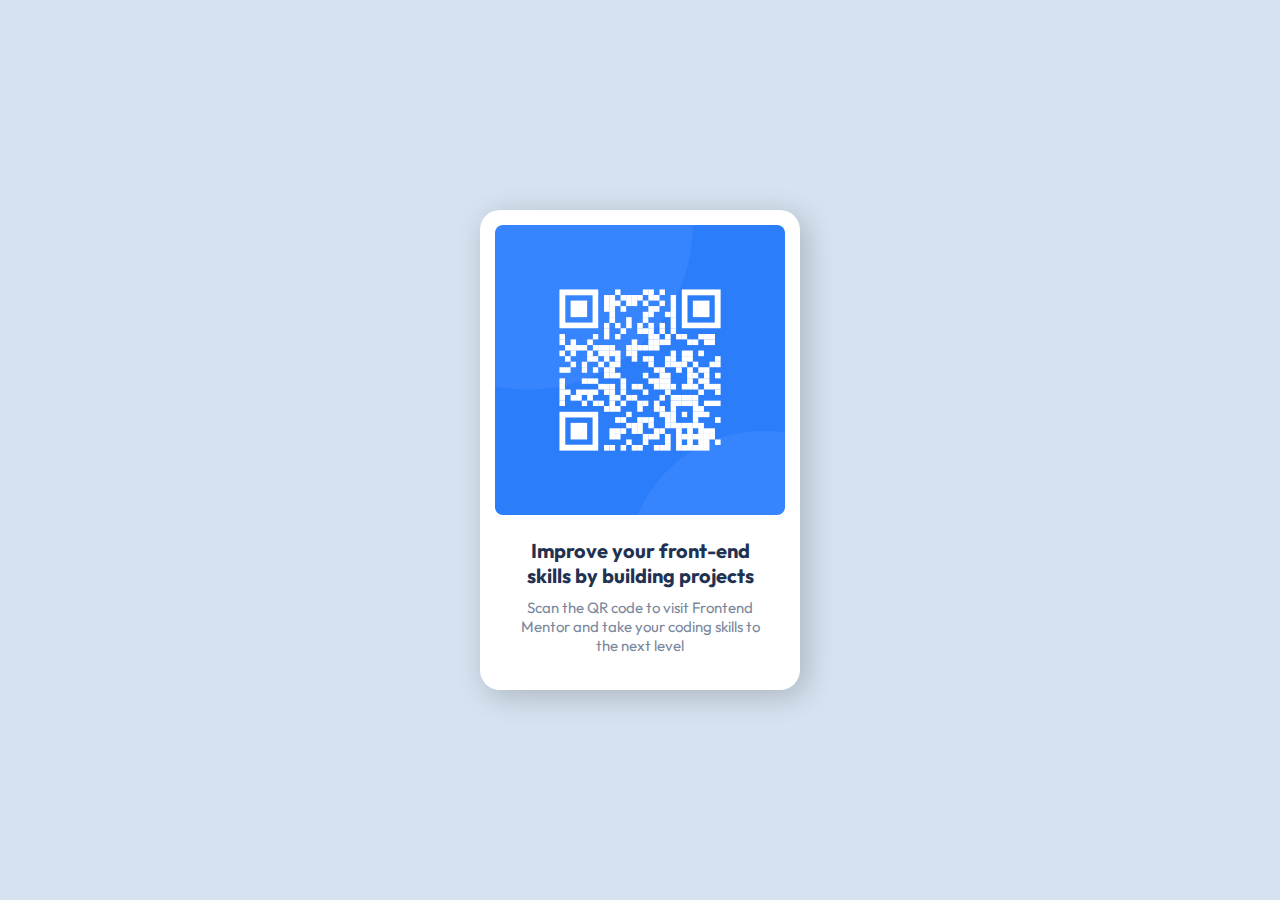
==== qr-code-component-main/index.html @ a9df78fe "First Commit" ====
<!DOCTYPE html>
<html lang="en">
<head>
  <meta charset="UTF-8">
  <meta name="viewport" content="width=device-width, initial-scale=1.0"> <!-- displays site properly based on user's device -->

  <link rel="stylesheet" href="css/style.css">

  <link rel="icon" type="image/png" sizes="32x32" href="./images/favicon-32x32.png">
  
  <title>Frontend Mentor | QR code component</title>
</head>
<body>
  <div class="card">
    <img src="images/image-qr-code.png" alt="QR Code">
    <div class="texts">
      <h1 class="title">Improve your front-end skills by building projects</h1>
      <p class="desc">Scan the QR code to visit Frontend Mentor and take your coding skills to the next level</p>
    </div>
  </div>
</body>
</html>
---- qr-code-component-main/css/style.css ----
@import url("https://fonts.googleapis.com/css2?family=Outfit:wght@400;700&display=swap");
* {
  margin: 0;
  padding: 0;
  box-sizing: border-box;
  -webkit-font-smoothing: antialiased;
  -moz-osx-font-smoothing: grayscale;
  font-family: "Outfit", sans-serif;
}

:root {
  font-size: 62.5%;
}

body {
  background: hsl(212deg, 45%, 89%);
  height: 100vh;
  display: flex;
  justify-content: center;
  align-items: center;
}

.card {
  background: hsl(0deg, 0%, 100%);
  width: 32rem;
  padding: 1.5rem;
  border-radius: 2rem;
  box-shadow: 0.6rem 0.6rem 3rem rgba(0, 0, 0, 0.2);
}
.card img {
  width: 100%;
  border-radius: 0.8rem;
  cursor: pointer;
}
.card .texts {
  text-align: center;
  padding: 2rem;
  display: flex;
  flex-direction: column;
  gap: 1rem;
}
.card .texts .title {
  color: hsl(218deg, 44%, 22%);
  font-weight: 700;
  cursor: pointer;
}
.card .texts .title:hover {
  transform: scale(102%);
}
.card .texts .desc {
  color: hsl(220deg, 15%, 55%);
  font-size: 1.5rem;
  font-weight: 400;
}/*# sourceMappingURL=style.css.map */
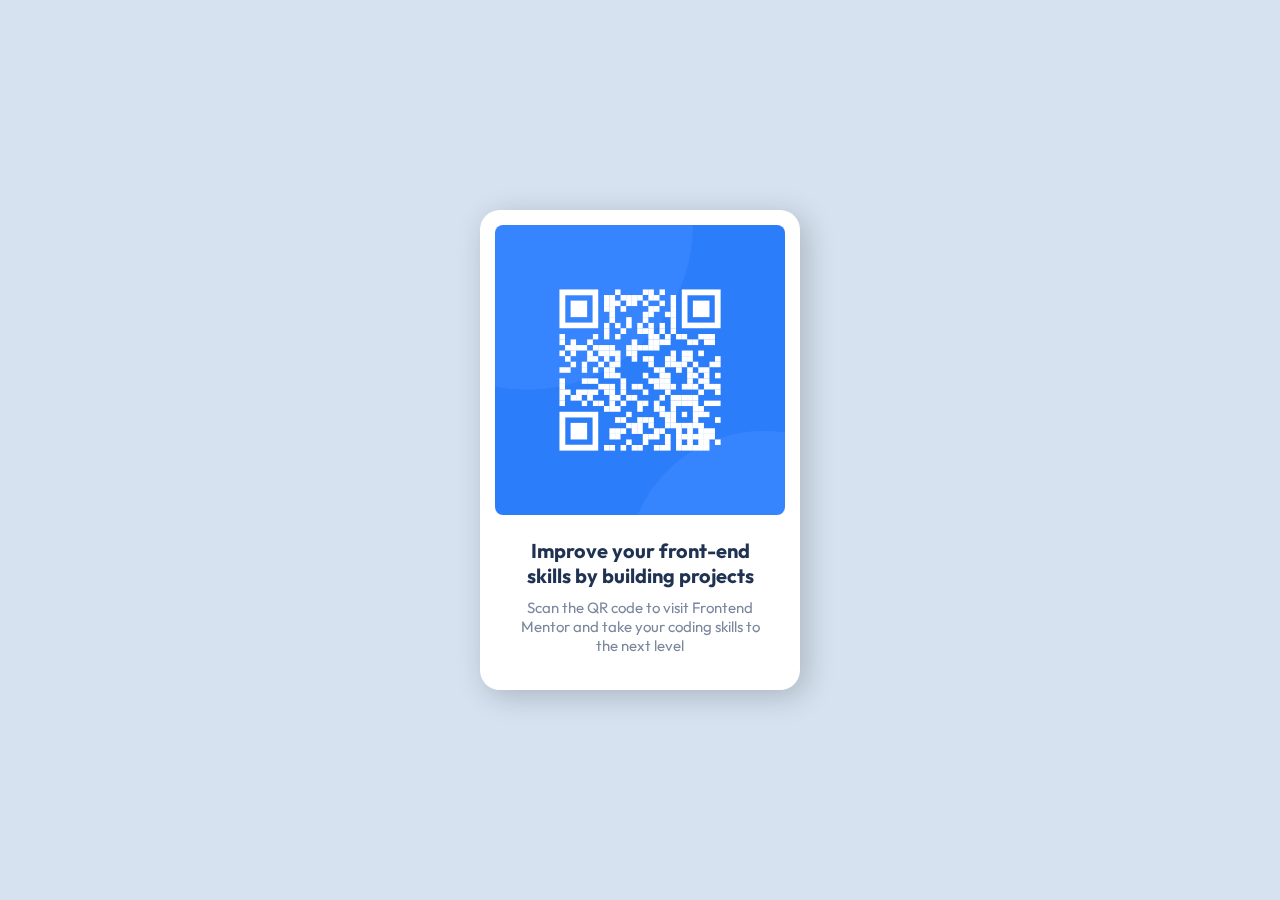
==== commit eb0d27e6: "Vannila Tilt Add" ====
--- a/qr-code-component-main/index.html
+++ b/qr-code-component-main/index.html
@@ -18,5 +18,13 @@
       <p class="desc">Scan the QR code to visit Frontend Mentor and take your coding skills to the next level</p>
     </div>
   </div>
+
+  <script type="text/javascript" src="vanilla-tilt.js"></script>
+    <script>
+        VanillaTilt.init(document.querySelector(".card"), {
+		max: 5,
+		speed: 400
+	});
+    </script>
 </body>
 </html>